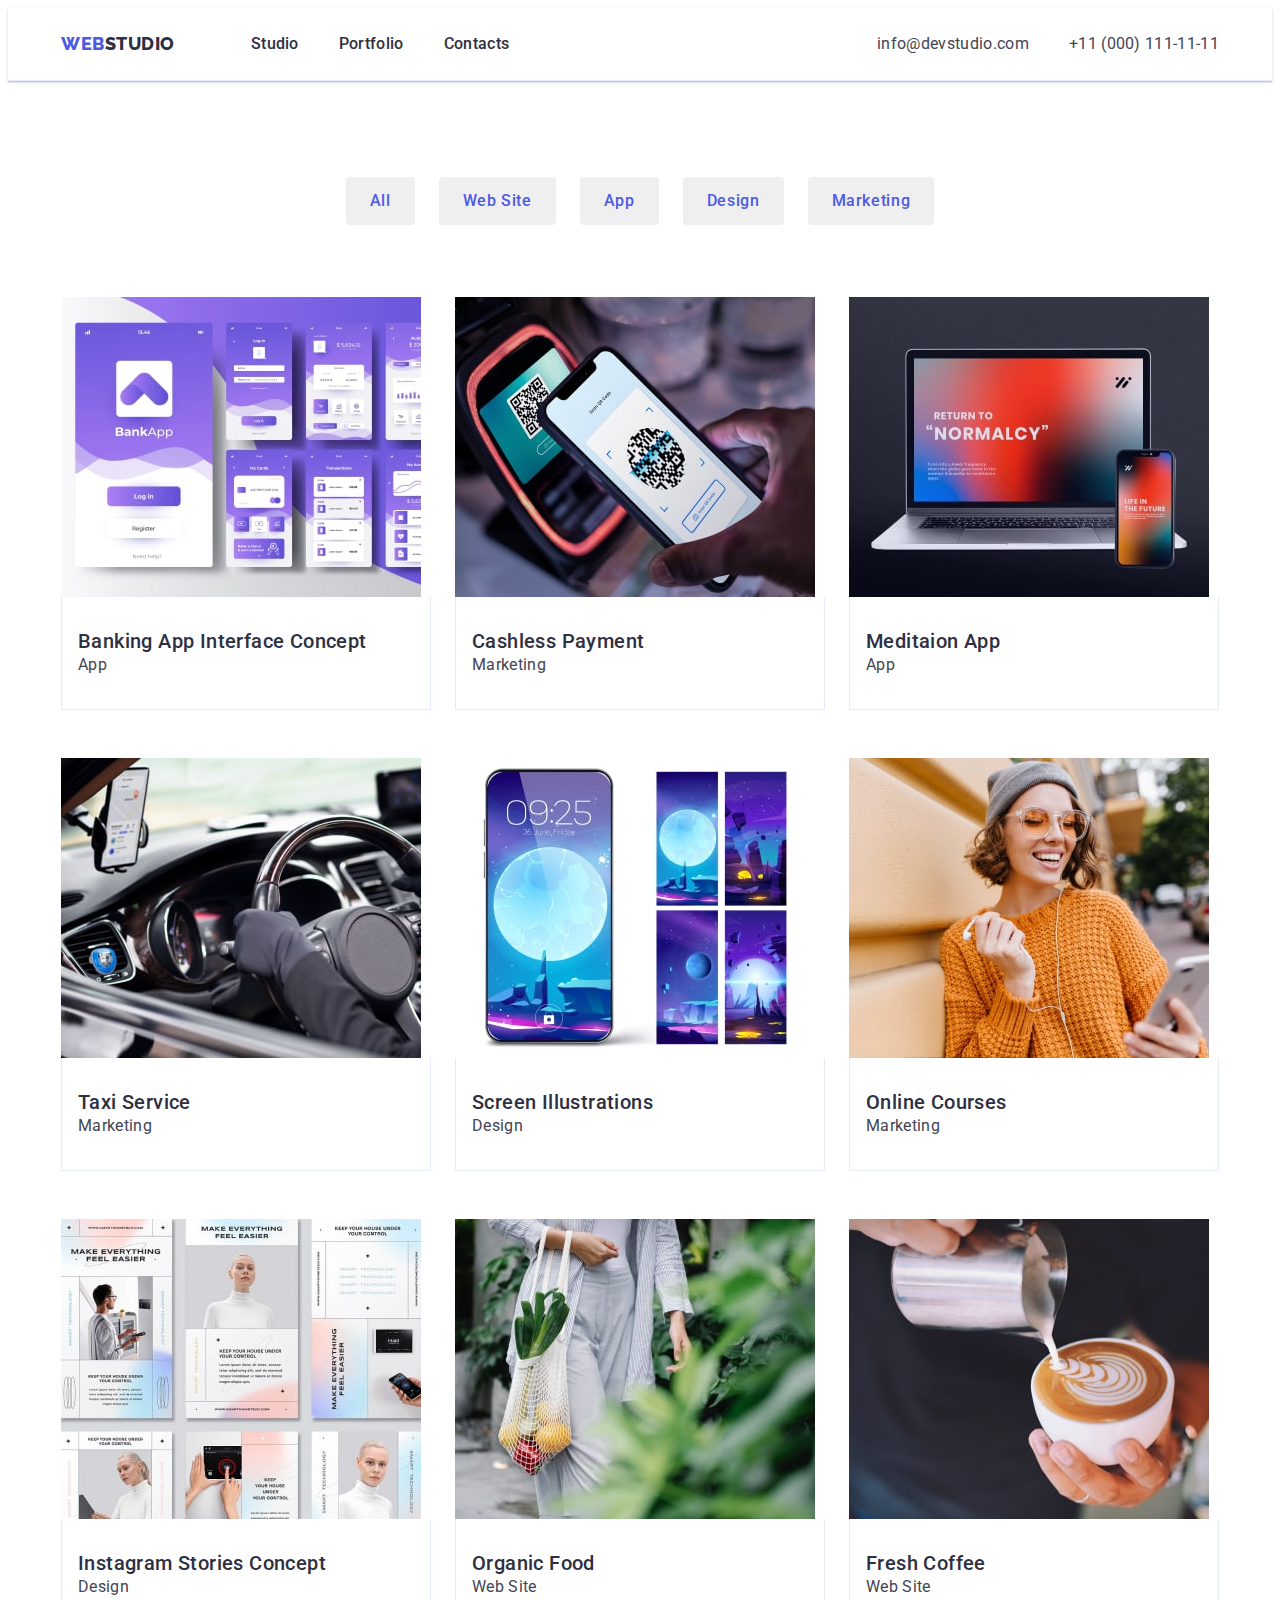
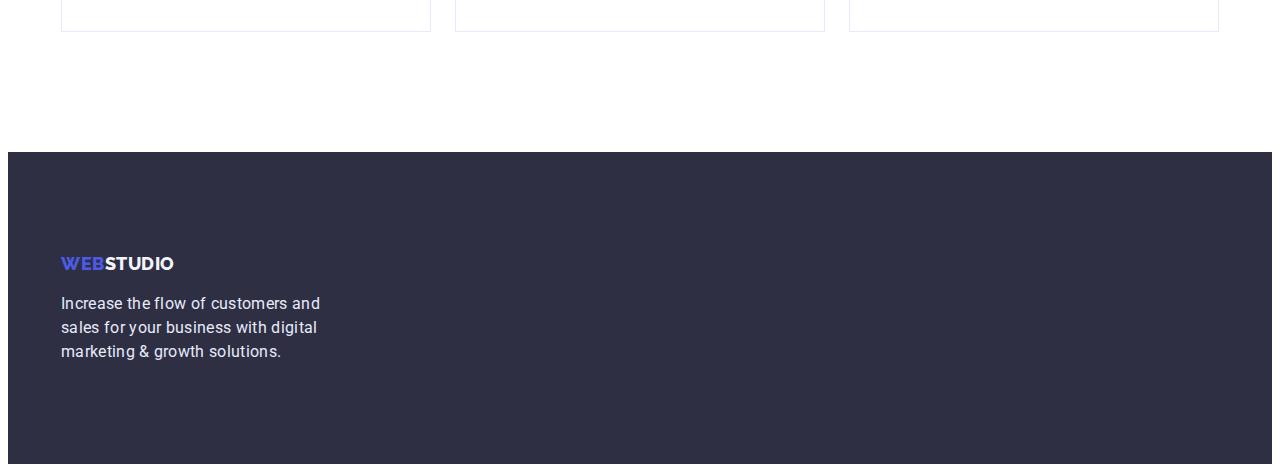
==== portfolio.html @ ed42fa38 "new project" ====
<!DOCTYPE html>
<html lang="en">
  <head>
    <meta charset="UTF-8" />
    <meta http-equiv="X-UA-Compatible" content="IE=edge" />
    <meta name="viewport" content="width=device-width, initial-scale=1.0" />
    <link rel="preconnect" href="https://fonts.googleapis.com" />
    <link rel="preconnect" href="https://fonts.gstatic.com" crossorigin />
    <link
      href="https://fonts.googleapis.com/css2?family=Raleway:wght@800&family=Roboto:wght@400;500;700&display=swap"
      rel="stylesheet"
    />
    <title>WebStudio</title>
    <link
      rel="stylesheet"
      href="https://cdnjs.cloudflare.com/ajax/libs/modern-normalize/1.1.0/modern-normalize.min.css"
      integrity="sha512-wpPYUAdjBVSE4KJnH1VR1HeZfpl1ub8YT/NKx4PuQ5NmX2tKuGu6U/JRp5y+Y8XG2tV+wKQpNHVUX03MfMFn9Q=="
      crossorigin="anonymous"
      referrerpolicy="no-referrer"
    />
    <link rel="stylesheet" href="./css/styles.css" />
  </head>
  <body>
    <header class="header">
      <div class="container header-container">
        <nav class="header-navigation">
          <a href="" class="logo link header-logo"
            >Web<span class="logo-dark">Studio</span>
          </a>
          <ul class="header-menu-list list">
            <li class="header-item">
              <a href="./index.html" class="header-menu-link link">Studio</a>
            </li>
            <li class="header-menu-item">
              <a href="./portfolio.html" class="header-menu-link link"
                >Portfolio</a
              >
            </li>
            <li class="header-menu-item">
              <a href="" class="header-menu-link link">Contacts</a>
            </li>
          </ul>
        </nav>
        <address class="header-contacts">
          <ul class="header-contacts-list list">
            <li class="header-contacts-item">
              <a href="" class="header-contacts-link link"
                >info@devstudio.com</a
              >
            </li>
            <li class="header-contacts-item">
              <a href="" class="header-contacts-link link"
                >+11 (000) 111-11-11</a
              >
            </li>
          </ul>
        </address>
      </div>
    </header>
    <main>
      <section class="portfolio section">
        <div class="container">
          <h2 class="visually-hidden">Portfolio</h2>
          <ul class="portfolio-btn-list list">
            <li class="portfolio-btn-item">
              <button type="button" class="portfolio-btn">All</button>
            </li>
            <li class="portfolio-btn-item">
              <button type="button" class="portfolio-btn">Web Site</button>
            </li>
            <li class="portfolio-btn-item">
              <button type="button" class="portfolio-btn">App</button>
            </li>
            <li class="portfolio-btn-item">
              <button type="button" class="portfolio-btn">Design</button>
            </li>
            <li class="portfolio-btn-item">
              <button type="button" class="portfolio-btn">Marketing</button>
            </li>
          </ul>
          <ul class="portfolio-card-list list">
            <li class="portfolio-card-item">
              <a href="" class="portfolio-card-link link">
                <img
                  src="./images/portfolio-img-1.jpeg"
                  alt="portfolio picture"
                  width="360"
                  height="300"
                />
                <div class="portfolio-card-wrap">
                  <h2 class="portfolio-card-subtitle section-subtitle">
                    Banking App Interface Concept
                  </h2>
                  <p class="portfolio-card-text section-text">App</p>
                </div>
              </a>
            </li>
            <li class="portfolio-card-item">
              <a href="" class="portfolio-card-link link">
                <img
                  src="./images/portfolio-img-2.jpeg"
                  alt="portfolio picture"
                  width="360"
                  height="300"
                />
                <div class="portfolio-card-wrap">
                  <h2 class="portfolio-card-subtitle section-subtitle">
                    Cashless Payment
                  </h2>
                  <p class="portfolio-card-text section-text">Marketing</p>
                </div>
              </a>
            </li>
            <li class="portfolio-card-item">
              <a href="" class="portfolio-card-link link">
                <img
                  src="./images/portfolio-img-3.jpeg"
                  alt="portfolio picture"
                  width="360"
                  height="300"
                />
                <div class="portfolio-card-wrap">
                  <h2 class="portfolio-card-subtitle section-subtitle">
                    Meditaion App
                  </h2>
                  <p class="portfolio-card-text section-text">App</p>
                </div>
              </a>
            </li>
            <li class="portfolio-card-item">
              <a href="" class="portfolio-card-link link">
                <img
                  src="./images/portfolio-img-4.jpeg"
                  alt="portfolio picture"
                  width="360"
                  height="300"
                />
                <div class="portfolio-card-wrap">
                  <h2 class="portfolio-card-subtitle section-subtitle">
                    Taxi Service
                  </h2>
                  <p class="portfolio-card-text section-text">Marketing</p>
                </div>
              </a>
            </li>
            <li class="portfolio-card-item">
              <a href="" class="portfolio-card-link link">
                <img
                  src="./images/portfolio-img-5.jpeg"
                  alt="portfolio picture"
                  width="360"
                  height="300"
                />
                <div class="portfolio-card-wrap">
                  <h2 class="portfolio-card-subtitle section-subtitle">
                    Screen Illustrations
                  </h2>
                  <p class="portfolio-card-text section-text">Design</p>
                </div>
              </a>
            </li>
            <li class="portfolio-card-item">
              <a href="" class="portfolio-card-link link">
                <img
                  src="./images/portfolio-img-6.jpeg"
                  alt="portfolio picture"
                  width="360"
                  height="300"
                />
                <div class="portfolio-card-wrap">
                  <h2 class="portfolio-card-subtitle section-subtitle">
                    Online Courses
                  </h2>
                  <p class="portfolio-card-text section-text">Marketing</p>
                </div>
              </a>
            </li>
            <li class="portfolio-card-item">
              <a href="" class="portfolio-card-link link">
                <img
                  src="./images/portfolio-img-7.jpeg"
                  alt="portfolio picture"
                  width="360"
                  height="300"
                />
                <div class="portfolio-card-wrap">
                  <h2 class="portfolio-card-subtitle section-subtitle">
                    Instagram Stories Concept
                  </h2>
                  <p class="portfolio-card-text section-text">Design</p>
                </div>
              </a>
            </li>
            <li class="portfolio-card-item">
              <a href="" class="portfolio-card-link link">
                <img
                  src="./images/portfolio-img-8.jpeg"
                  alt="portfolio picture"
                  width="360"
                  height="300"
                />
                <div class="portfolio-card-wrap">
                  <h2 class="portfolio-card-subtitle section-subtitle">
                    Organic Food
                  </h2>
                  <p class="portfolio-card-text section-text">Web Site</p>
                </div>
              </a>
            </li>
            <li class="portfolio-card-item">
              <a href="" class="portfolio-card-link link">
                <img
                  src="./images/portfolio-img-9.jpeg"
                  alt="portfolio picture"
                  width="360"
                  height="300"
                />
                <div class="portfolio-card-wrap">
                  <h2 class="portfolio-card-subtitle section-subtitle">
                    Fresh Coffee
                  </h2>
                  <p class="portfolio-card-text section-text">Web Site</p>
                </div>
              </a>
            </li>
          </ul>
        </div>
      </section>
    </main>
    <footer class="footer">
      <div class="container">
        <a href="" class="logo footer-logo link"
          >Web<span class="logo-light">Studio</span>
        </a>
        <p class="footer-text">
          Increase the flow of customers and sales for your business with
          digital marketing & growth solutions.
        </p>
      </div>
    </footer>
  </body>
</html>
---- css/styles.css ----
:root {
  --accent-color: #4d5ae5;
  --subtitle-color: #2e2f42;
  --main-title-color: #2e2f42;
  --main-text-color: #434455;
}

h1,
h2,
h3,
h4,
h5,
h6,
p {
  margin: 0;
}

ul {
  margin: 0;
  padding-left: 0;
}

img {
  display: block;
}

body {
  font-family: 'Roboto', sans-serif;
  color: var(--main-text-color);
}

.list {
  list-style: none;
}

.link {
  text-decoration: none;
}

.visually-hidden {
  position: absolute;
  width: 1px;
  height: 1px;
  margin: -1px;
  border: 0;
  padding: 0;

  white-space: nowrap;
  clip-path: inset(100%);
  clip: rect(0 0 0 0);
  overflow: hidden;
}

/* ---------COMPONENTS -----------*/

.container {
  width: 1158px;
  padding-left: 15px;
  padding-right: 15px;
  margin: 0 auto;
}

.section-subtitle {
  font-weight: 500;
  font-size: 20px;
  line-height: 1.2;
  letter-spacing: 0.02em;
  color: var(--subtitle-color);
}

.section-text {
  font-size: 16px;
  line-height: 1.5;
  letter-spacing: 0.02em;
  color: var(--main-text-color);
}

.section-title {
  font-size: 36px;
  line-height: 1.1;
  text-align: center;
  letter-spacing: 0.02em;
  text-transform: capitalize;
  color: var(--main-title-color);
}

.logo {
  font-family: 'Raleway', sans-serif;
  font-weight: 800;
  font-size: 18px;
  line-height: 1.33;
  letter-spacing: 0.03em;
  text-transform: uppercase;
  color: var(--accent-color);
}

.section {
  padding-top: 120px;
  padding-bottom: 120px;
}

/* -----------HEADER -------------*/

.header {
  padding-top: 24px;
  padding-bottom: 24px;
  border-bottom: 1px solid #e7e9fc;
  box-shadow: 0px 2px 1px rgba(46, 47, 66, 0.08),
    0px 1px 1px rgba(46, 47, 66, 0.16), 0px 1px 6px rgba(46, 47, 66, 0.08);
}

.header-container {
  display: flex;
  align-items: center;
}

.header-logo {
  margin-right: 76px;
}

.logo-dark {
  color: #2e2f42;
}

.header-navigation {
  display: flex;
  align-items: center;
  margin-right: auto;
}

.header-menu-list {
  display: flex;
  gap: 40px;
}

.header-menu-link {
  font-weight: 500;
  font-size: 16px;
  line-height: 1.5;
  letter-spacing: 0.02em;
  color: #2e2f42;
}

.header-menu-link:hover,
.header-menu-link:focus {
  color: #404bbf;
}
.header-contacts {
  font-style: normal;
}

.header-contacts-list {
  display: flex;
  gap: 40px;
}

.header-contacts-link {
  font-size: 16px;
  line-height: 1.5;
  letter-spacing: 0.02em;
  color: #434455;
}

.header-contacts-link:hover,
.header-contacts-link:focus {
  color: #404bbf;
}

/* -----------HERO -------------*/

.hero {
  max-width: 1440px;
  margin: 0 auto;
  background-color: #2e2f42;
  background-image: linear-gradient(
      rgba(46, 47, 66, 0.7),
      rgba(46, 47, 66, 0.7)
    ),
    url(../images/hero-bg.jpeg);
  background-repeat: no-repeat;
  background-position: center;
  background-size: cover;
  padding-top: 188px;
  padding-bottom: 188px;
}

.hero-title {
  font-weight: 700;
  font-size: 56px;
  line-height: 1.07;
  text-align: center;
  letter-spacing: 0.02em;
  color: #ffffff;
  max-width: 496px;
  margin: 0 auto 48px;
}
.hero-btn {
  display: block;
  min-width: 169px;
  height: 56px;
  font-family: inherit;
  font-weight: 500;
  font-size: 16px;
  line-height: 1.5;
  letter-spacing: 0.04em;
  color: #ffffff;
  border: none;
  background-color: var(--accent-color);
  border-radius: 4px;
  cursor: pointer;
  margin: 0 auto;
}

.hero-btn:hover,
.hero-btn:focus {
  background-color: #404bbf;
}

/* -----------FEATURES -------------*/

.features-list {
  display: flex;
  gap: 24px;
}

.features-item {
  width: calc((100% - 72px) / 4);
}

.features-icon-wrap {
  height: 112px;
  background-color: #f4f4fd;
  display: flex;
  align-items: center;
  justify-content: center;
  margin-bottom: 8px;
  border-radius: 4px;
}

.features-subtitle {
  margin-bottom: 8px;
}

/* -----------DOING -------------*/

.doing {
  padding-top: 0;
}

.doing-title {
  margin-bottom: 72px;
}

.doing-list {
  display: flex;
  gap: 24px;
}

.doing-item {
  width: calc((100% - 48px) / 3);
}
/* -----------TEAM -------------*/

.team {
  background-color: #f4f4fd;
}

.team-title {
  margin-bottom: 72px;
}

.team-list {
  display: flex;
  gap: 24px;
}

.team-item {
  width: calc((100% - 72px) / 4);
  background-color: #ffffff;
  box-shadow: 0px 1px 6px rgba(46, 47, 66, 0.08),
    0px 1px 1px rgba(46, 47, 66, 0.16), 0px 2px 1px rgba(46, 47, 66, 0.08);
  border-radius: 0px 0px 4px 4px;
}

.team-item-wrap {
  padding: 32px 0px;
}

.team-subtitle {
  text-align: center;
  margin-bottom: 8px;
}

.team-item-text {
  text-align: center;
  margin-bottom: 8px;
}

.team-social-list {
  display: flex;
  justify-content: center;
  gap: 24px;
}

.team-social-item {
  width: 40px;
  height: 40px;
}
.team-social-link {
  width: 100%;
  height: 100%;
  background-color: var(--accent-color);
  border-radius: 50%;
  display: flex;
  align-items: center;
  justify-content: center;
}

.team-social-link:hover,
.team-social-link:focus {
  background-color: #404bbf;
}

.team-social-icon {
  fill: #f4f4fd;
}
/* -----------CUSTOMERS -------------*/

.customers-title {
  margin-bottom: 72px;
}

.customers-list {
  display: flex;
  gap: 24px;
}

.customers-item {
  width: calc((100% - 120px) / 6);
  height: 88px;
}
.customers-link {
  width: 100%;
  height: 100%;
  border: 1px solid #8e8f99;
  border-radius: 4px;
  display: flex;
  align-items: center;
  justify-content: center;
  color: #8e8f99;
}
.customers-icon {
  fill: currentColor;
}

.customers-link:hover,
.customers-link:focus {
  border-color: #404bbf;
  color: #404bbf;
}

/* -----------PORTFOLIO -------------*/

.portfolio {
  padding-top: 96px;
}

.portfolio-btn-list {
  display: flex;
  justify-content: center;
  gap: 24px;
  margin-bottom: 72px;
}

.portfolio-btn {
  font-family: inherit;
  font-weight: 500;
  font-size: 16px;
  line-height: 1.5;
  letter-spacing: 0.04em;
  color: var(--accent-color);
  cursor: pointer;
  padding: 12px 24px;
  border: none;
  border-radius: 4px;
}

.portfolio-btn:hover,
.portfolio-btn:focus {
  background-color: #404bbf;
  box-shadow: 0px 3px 1px rgba(0, 0, 0, 0.1), 0px 2px 1px rgba(0, 0, 0, 0.08),
    0px 2px 2px rgba(0, 0, 0, 0.12);
  color: #ffffff;
}

.portfolio-card-list {
  display: flex;
  flex-wrap: wrap;
  column-gap: 24px;
  row-gap: 48px;
}

.portfolio-card-item {
  width: calc((100% - 48px) / 3);
}

.portfolio-card-link {
  display: block;
}

.portfolio-card-link:hover,
.portfolio-card-link:focus {
  box-shadow: 0px 1px 6px rgba(46, 47, 66, 0.08),
    0px 1px 1px rgba(46, 47, 66, 0.16), 0px 2px 1px rgba(46, 47, 66, 0.08);
}

.portfolio-card-wrap {
  padding: 32px 16px;
  border: 1px solid #e7e9fc;
  border-top: none;
}
/* -----------FOOTER -------------*/

.footer {
  background-color: #2e2f42;
  padding-top: 100px;
  padding-bottom: 100px;
}

.footer-container {
  display: flex;
  align-items: baseline;
  /*gap: 120px;*/
}

.footer-logo {
  display: block;
  margin-bottom: 16px;
}
.logo-light {
  color: #f4f4fd;
}
.footer-text {
  font-size: 16px;
  line-height: 1.5;
  letter-spacing: 0.02em;
  color: #e7e9fc;
  max-width: 264px;
}

.footer-soc-title {
  font-weight: 500;
  font-size: 16px;
  line-height: 1.5;
  letter-spacing: 0.02em;
  color: #ffffff;
  margin-bottom: 16px;
}

.footer-social-list {
  display: flex;
  gap: 16px;
}

.footer-social-item {
  width: 40px;
  height: 40px;
}

.footer-social-link {
  width: 100%;
  height: 100%;
  background-color: var(--accent-color);
  border-radius: 50%;
  display: flex;
  align-items: center;
  justify-content: center;
}

.footer-social-link:hover,
.footer-social-link:focus {
  background-color: #31d0aa;
}

.footer-social-icon {
  fill: #f4f4fd;
}

.footer-contacts {
  margin-right: 120px;
}
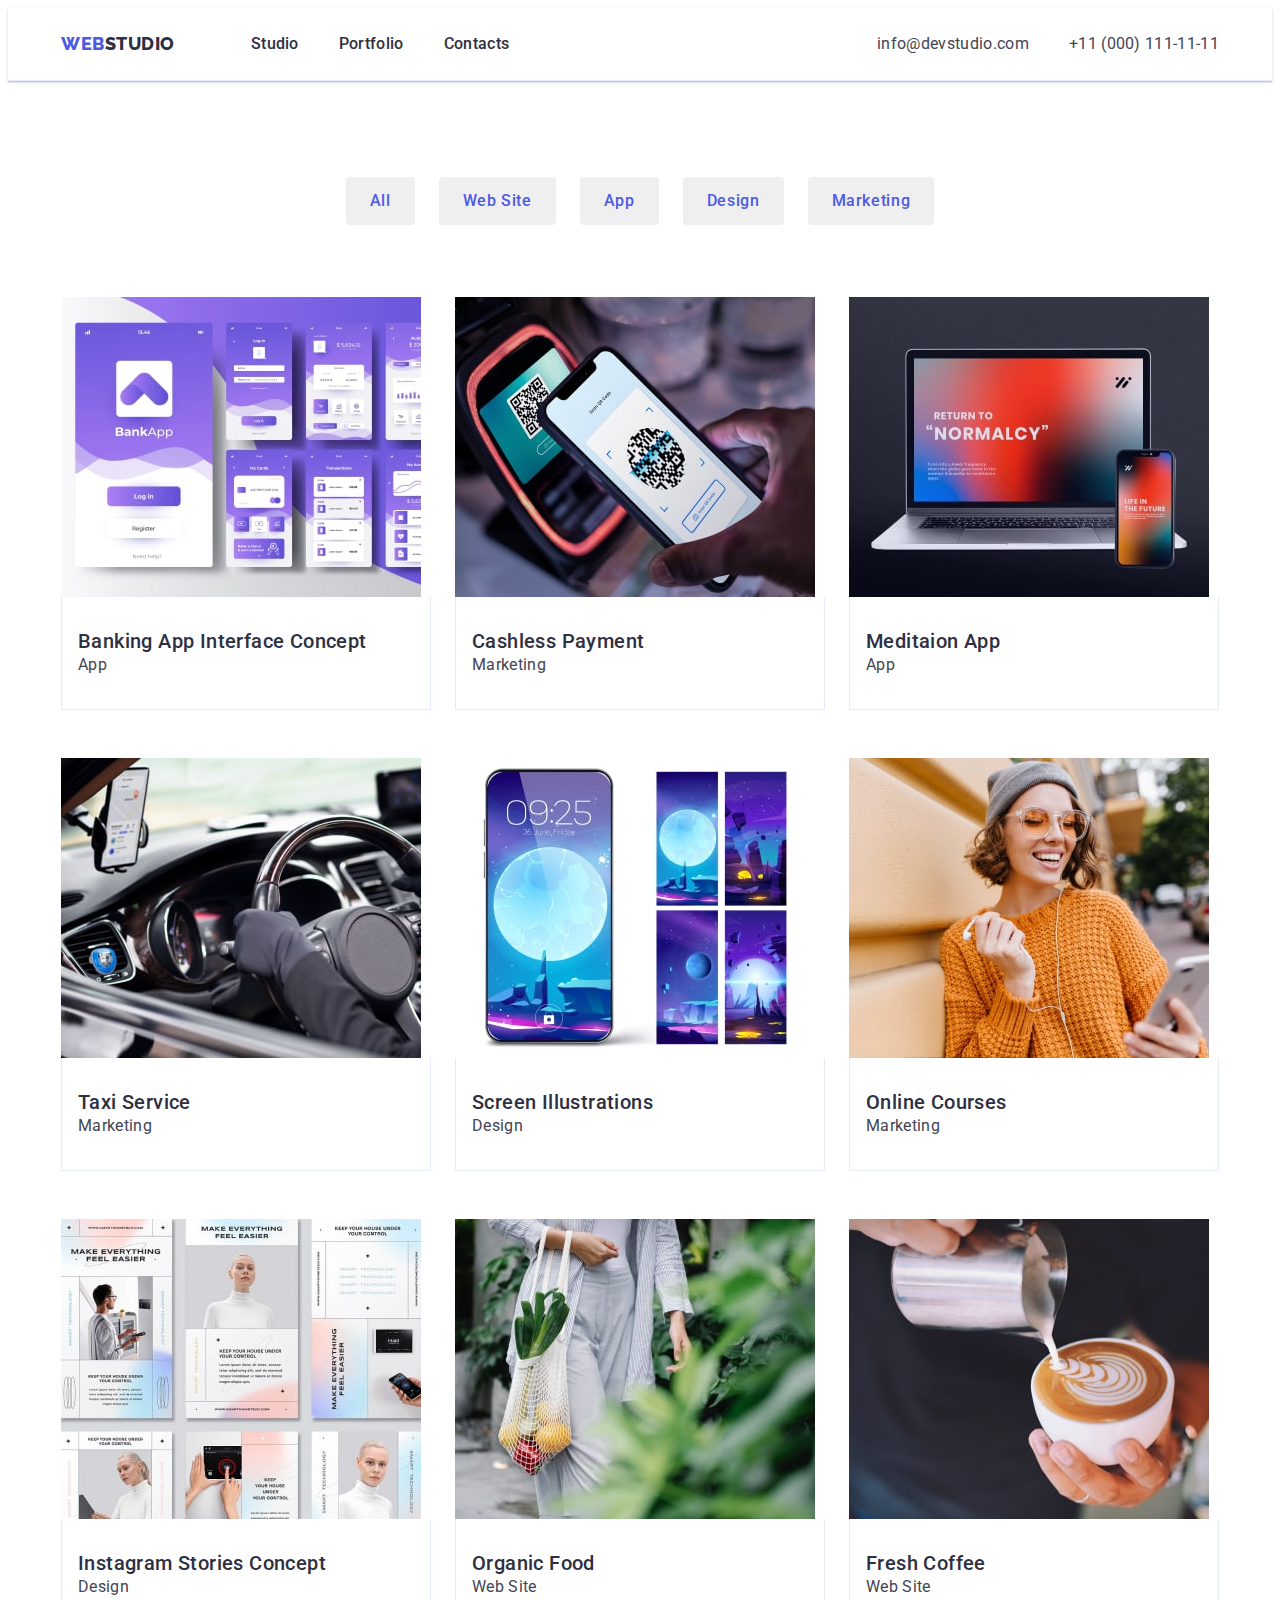
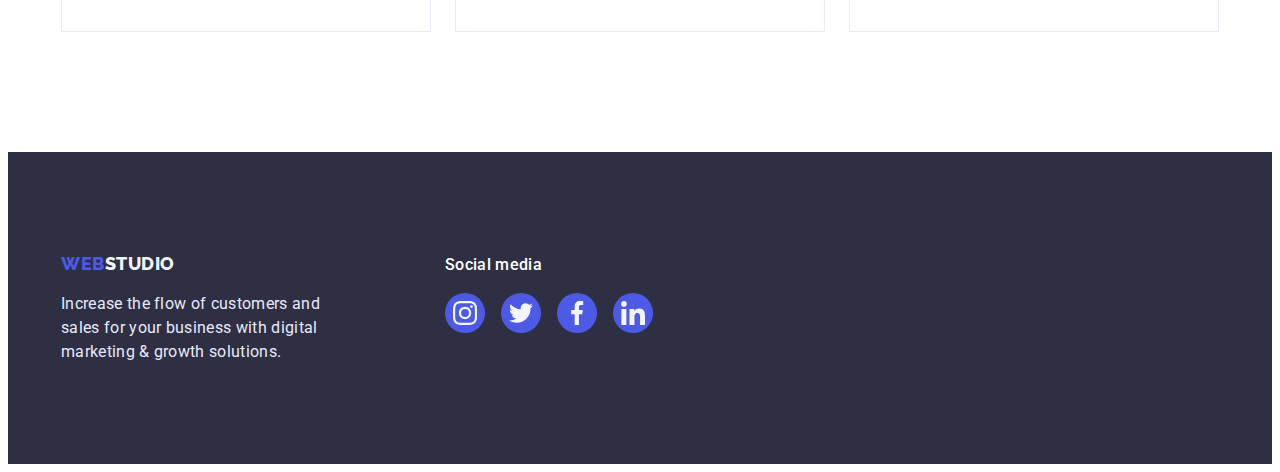
==== commit 6c607c3c: "update hw4" ====
--- a/portfolio.html
+++ b/portfolio.html
@@ -228,14 +228,49 @@
       </section>
     </main>
     <footer class="footer">
-      <div class="container">
-        <a href="" class="logo footer-logo link"
+      <div class="container footer-container">
+        <div class="footer-contacts">
+          <a href="" class="logo footer-logo link"
           >Web<span class="logo-light">Studio</span>
-        </a>
-        <p class="footer-text">
-          Increase the flow of customers and sales for your business with
-          digital marketing & growth solutions.
-        </p>
+          </a>
+          <p class="footer-text">
+            Increase the flow of customers and sales for your business with
+            digital marketing & growth solutions.
+          </p>
+        </div>
+        <div class="footer-soc">
+          <p class="footer-soc-title">Social media</p>
+          <ul class="footer-social-list list">
+            <li class="footer-social-item">
+              <a href="" class="footer-social-link link">
+                <svg class="footer-social-icon" width="24" height="24">
+                  <use href="./images/icons.svg#icon-instagram"></use>
+                </svg>
+              </a>
+            </li>
+            <li class="footer-social-item">
+              <a href="" class="footer-social-link link">
+                <svg class="footer-social-icon" width="24" height="24">
+                  <use href="./images/icons.svg#icon-twitter"></use>
+                </svg>
+              </a>
+            </li>
+            <li class="footer-social-item">
+              <a href="" class="footer-social-link link">
+                <svg class="footer-social-icon" width="24" height="24">
+                  <use href="./images/icons.svg#icon-facebook"></use>
+                </svg>
+              </a>
+            </li>
+            <li class="footer-social-item">
+              <a href="" class="footer-social-link link">
+                <svg class="footer-social-icon" width="24" height="24">
+                  <use href="./images/icons.svg#icon-linkedin"></use>
+                </svg>
+              </a>
+            </li>
+          </ul>
+        </div>
       </div>
     </footer>
   </body>
